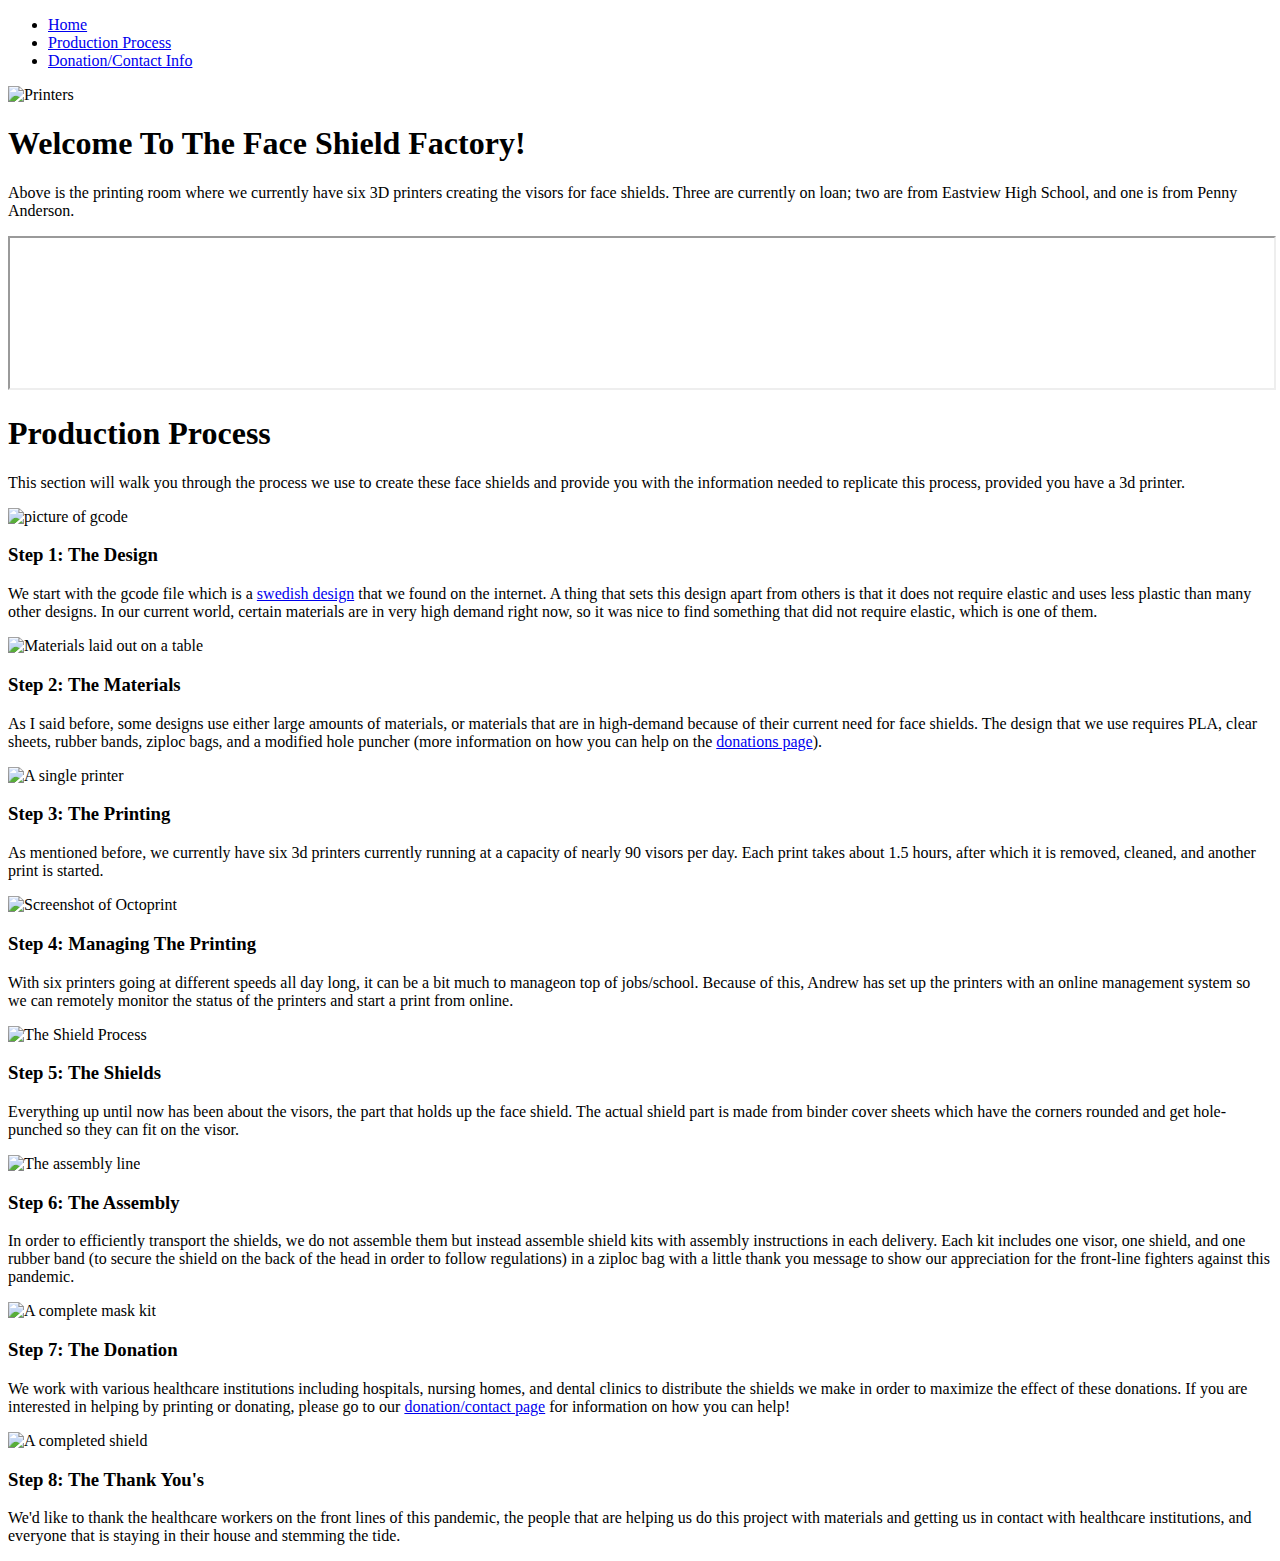
==== index.html @ f5e7f0a5 "Create index.html" ====
<!DOCTYPE html>
<html>
  <head>
    <link rel="stylesheet" href="style.css">
  </head>
  <body>
    
    <ul>
      <li><a href="index.html">Home</a></li>
      <li><a class="active" href="production.html">Production Process</a></li>
      <li><a href="donate.html">Donation/Contact Info</a></li>
    </ul>
  
    
    <img src="Media/Printers.jpg" alt="Printers" class="center" style="width:100%">
    <div class="textSection">  
      <h1>Welcome To The Face Shield Factory!</h1>
      <p>Above is the printing room where we currently have six 3D printers creating the visors for face shields. Three are currently on loan; two are from Eastview High School, and one is from Penny Anderson.</p>
    </div>
    <iframe width="100%" height="49.5%" class="center" src="https://www.youtube.com/embed/K2nBcuaEC4Y?autoplay=1" alt="timelapse of printer">
    </iframe>
    <div class="textSection">  
      <h1>Production Process</h1>
      <p>This section will walk you through the process we use to create these face shields and provide you with the information needed to replicate this process, provided you have a 3d printer.</p>
    </div>
    <img src="Media/gcode.PNG" alt="picture of gcode" class="center" >
    <div class="textSection"> 
      <h3>Step 1: The Design</h3>
      <p>We start with the gcode file which is a <a href="https://3dverkstan.se/3dvfaceshield-och-den-otroliga-kraften-inom-3d-branschen/">swedish design</a> that we found on the internet. A thing that sets this design apart from others is that it does not require elastic and uses less plastic than many other designs. In our current world, certain materials are in very high demand right now, so it was nice to find something that did not require elastic, which is one of them.</p>
    </div>
    <img src="Media/materials.jpg" alt="Materials laid out on a table" class="center" >
    <div class="textSection">
      <h3>Step 2: The Materials</h3>
      <p>As I said before, some designs use either large amounts of materials, or materials that are in high-demand because of their current need for face shields. The design that we use requires PLA, clear sheets, rubber bands, ziploc bags, and a modified hole puncher (more information on how you can help on the <a href="donate.html">donations page</a>).</p>
    </div>
    <img src="Media/SinglePrinter.jpg" alt="A single printer" class="center" >
    <div class="textSection">
      <h3>Step 3: The Printing</h3>
      <p>As mentioned before, we currently have six 3d printers currently running at a capacity of nearly 90 visors per day. Each print takes about 1.5 hours, after which it is removed, cleaned, and another print is started.</p>
    </div>
    <img src="Media/octofarm.PNG" alt="Screenshot of Octoprint" class="center" >
      <div class="textSection">
      <h3>Step 4: Managing The Printing</h3>
      <p>With six printers going at different speeds all day long, it can be a bit much to manageon top of jobs/school. Because of this, Andrew has set up the printers with an online management system so we can remotely monitor the status of the printers and start a print from online.</p>
    </div>
    <img src="Media/shieldProcess.jpg" alt="The Shield Process" class="center" >
    <div class="textSection">
      <h3>Step 5: The Shields</h3>
      <p>Everything up until now has been about the visors, the part that holds up the face shield. The actual shield part is made from binder cover sheets which have the corners rounded and get hole-punched so they can fit on the visor.</p>
    </div>
    <img src="Media/Assembly.JPG" alt="The assembly line" class="center" >
    <div class="textSection">
      <h3>Step 6: The Assembly</h3>
      <p>In order to efficiently transport the shields, we do not assemble them but instead assemble shield kits with assembly instructions in each delivery. Each kit includes one visor, one shield, and one rubber band (to secure the shield on the back of the head in order to follow regulations) in a ziploc bag with a little thank you message to show our appreciation for the front-line fighters against this pandemic.</p>
    </div>
    <img src="Media/completeKit.jpg" alt="A complete mask kit" class="center" >
    <div class="textSection">
      <h3>Step 7: The Donation</h3>
      <p>We work with various healthcare institutions including hospitals, nursing homes, and dental clinics to distribute the shields we make in order to maximize the effect of these donations. If you are interested in helping by printing or donating, please go to our <a href="donate.html">donation/contact page</a> for information on how you can help!</p>
    </div>
    <img src="Media/completeShield.jpg" alt="A completed shield" class="center" >
    <div class="textSection">
        <h3>Step 8: The Thank You's</h3>
        <p>We'd like to thank the healthcare workers on the front lines of this pandemic, the people that are helping us do this project with materials and getting us in contact with healthcare institutions, and everyone that is staying in their house and stemming the tide.</p>
      </div>
  </body>
  
</html>
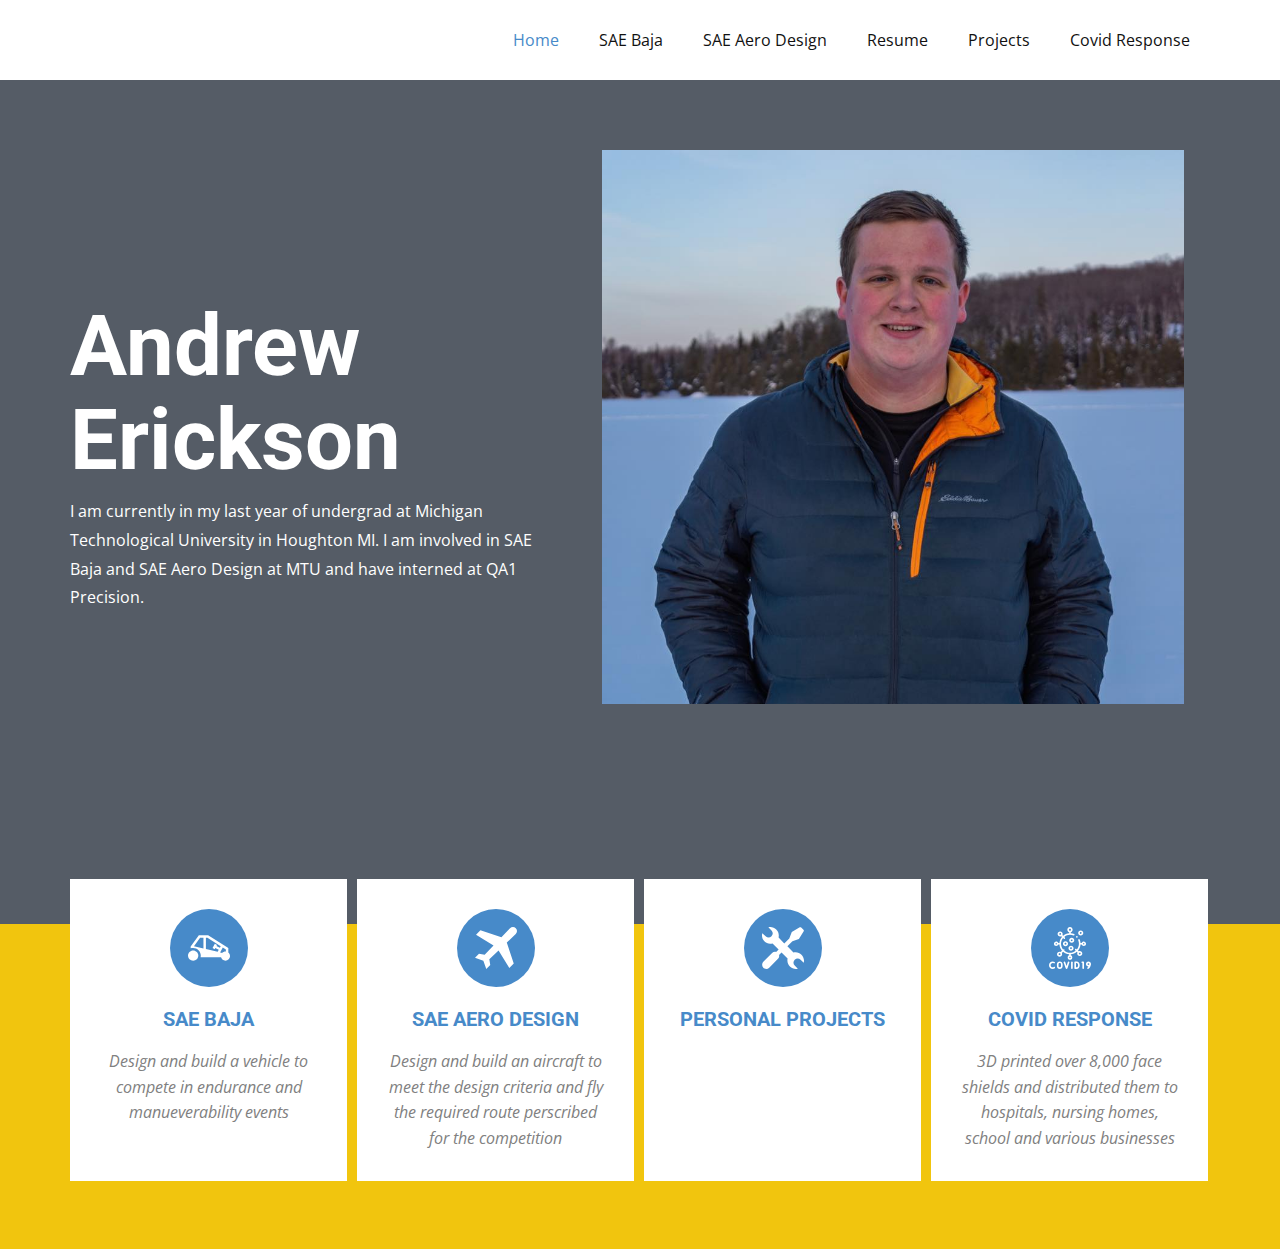
==== commit 99de9a37: "Update index.html" ====
--- a/index.html
+++ b/index.html
@@ -1,69 +1,128 @@
-
 <!DOCTYPE html>
-<html>
+<html style="font-size: 16px;">
   <head>
-    <link rel="stylesheet" href="style.css">
+    <meta name="viewport" content="width=device-width, initial-scale=1.0">
+    <meta charset="utf-8">
+    <meta name="keywords" content="Home Repair, &amp; Renovating, About Us, How Can We Help You?, Popular Services, Home Repair Services, About Us">
+    <meta name="description" content="">
+    <meta name="page_type" content="np-template-header-footer-from-plugin">
+    <title>Home</title>
+    <link rel="stylesheet" href="nicepage.css" media="screen">
+<link rel="stylesheet" href="Home.css" media="screen">
+    <script class="u-script" type="text/javascript" src="jquery.js" defer=""></script>
+    <script class="u-script" type="text/javascript" src="nicepage.js" defer=""></script>
+    <meta name="generator" content="Nicepage 3.3.7, nicepage.com">
+    <link id="u-theme-google-font" rel="stylesheet" href="https://fonts.googleapis.com/css?family=Roboto:100,100i,300,300i,400,400i,500,500i,700,700i,900,900i|Open+Sans:300,300i,400,400i,600,600i,700,700i,800,800i">
+    <link id="u-page-google-font" rel="stylesheet" href="https://fonts.googleapis.com/css?family=Oswald:200,300,400,500,600,700">
+    
+    
+    
+    <script type="application/ld+json">{
+		"@context": "http://schema.org",
+		"@type": "Organization",
+		"name": "",
+		"url": "index.html"
+}</script>
+    <meta property="og:title" content="Home">
+    <meta property="og:type" content="website">
+    <meta name="theme-color" content="#478ac9">
+    <link rel="canonical" href="index.html">
+    <meta property="og:url" content="index.html">
   </head>
-  <body>
+  <body data-home-page="Home.html" data-home-page-title="Home" class="u-body"><header class="u-clearfix u-header u-header" id="sec-a020"><div class="u-clearfix u-sheet u-sheet-1">
+        <nav class="u-menu u-menu-dropdown u-offcanvas u-menu-1">
+          <div class="menu-collapse" style="font-size: 1rem; letter-spacing: 0px;">
+            <a class="u-button-style u-custom-left-right-menu-spacing u-custom-padding-bottom u-custom-top-bottom-menu-spacing u-nav-link u-text-active-palette-1-base u-text-hover-palette-2-base" href="#">
+              <svg><use xmlns:xlink="http://www.w3.org/1999/xlink" xlink:href="#menu-hamburger"></use></svg>
+              <svg version="1.1" xmlns="http://www.w3.org/2000/svg" xmlns:xlink="http://www.w3.org/1999/xlink"><defs><symbol id="menu-hamburger" viewBox="0 0 16 16" style="width: 16px; height: 16px;"><rect y="1" width="16" height="2"></rect><rect y="7" width="16" height="2"></rect><rect y="13" width="16" height="2"></rect>
+</symbol>
+</defs></svg>
+            </a>
+          </div>
+          <div class="u-custom-menu u-nav-container">
+            <ul class="u-nav u-unstyled u-nav-1"><li class="u-nav-item"><a class="u-button-style u-nav-link u-text-active-palette-1-base u-text-hover-palette-2-base" href="Home.html" style="padding: 10px 20px;">Home</a>
+</li><li class="u-nav-item"><a class="u-button-style u-nav-link u-text-active-palette-1-base u-text-hover-palette-2-base" href="SAE-Baja.html" style="padding: 10px 20px;">SAE Baja</a>
+</li><li class="u-nav-item"><a class="u-button-style u-nav-link u-text-active-palette-1-base u-text-hover-palette-2-base" href="SAE-Aero-Design.html" style="padding: 10px 20px;">SAE Aero Design</a>
+</li><li class="u-nav-item"><a class="u-button-style u-nav-link u-text-active-palette-1-base u-text-hover-palette-2-base" href="Resume.html" style="padding: 10px 20px;">Resume</a>
+</li><li class="u-nav-item"><a class="u-button-style u-nav-link u-text-active-palette-1-base u-text-hover-palette-2-base" href="Projects.html" style="padding: 10px 20px;">Projects</a>
+</li><li class="u-nav-item"><a class="u-button-style u-nav-link u-text-active-palette-1-base u-text-hover-palette-2-base" href="Covid-Response.html" style="padding: 10px 20px;">Covid Response</a>
+</li></ul>
+          </div>
+          <div class="u-custom-menu u-nav-container-collapse">
+            <div class="u-black u-container-style u-inner-container-layout u-opacity u-opacity-95 u-sidenav">
+              <div class="u-sidenav-overflow">
+                <div class="u-menu-close"></div>
+                <ul class="u-align-center u-nav u-popupmenu-items u-unstyled u-nav-2"><li class="u-nav-item"><a class="u-button-style u-nav-link" href="Home.html" style="padding: 10px 20px;">Home</a>
+</li></ul>
+              </div>
+            </div>
+            <div class="u-black u-menu-overlay u-opacity u-opacity-70"></div>
+          </div>
+        </nav>
+      </div></header>
+    <section class="u-clearfix u-palette-5-dark-2 u-section-1" id="carousel_fd50">
+      <div class="u-clearfix u-sheet u-valign-top u-sheet-1">
+        <div class="u-clearfix u-expanded-width u-layout-wrap u-layout-wrap-1">
+          <div class="u-layout">
+            <div class="u-layout-row">
+              <div class="u-align-left u-container-style u-layout-cell u-right-cell u-size-28 u-layout-cell-1">
+                <div class="u-container-layout u-container-layout-1">
+                  <h1 class="u-custom-font u-heading-font u-text u-title u-text-1">Andrew Erickson</h1>
+                  <p class="u-text u-text-2">I am currently in my last year of undergrad at Michigan Technological University in Houghton MI. I am involved in SAE Baja and SAE Aero Design at MTU and have interned at QA1 Precision.</p>
+                </div>
+              </div>
+              <div class="u-align-left u-container-style u-layout-cell u-left-cell u-size-32 u-layout-cell-2">
+                <div class="u-container-layout u-container-layout-2">
+                  <img src="images/Headshot.jpg" alt="" class="u-image u-image-default u-image-1">
+                </div>
+              </div>
+            </div>
+          </div>
+        </div>
+      </div>
+    </section>
+    <section class="u-align-center u-clearfix u-palette-3-base u-section-2" id="carousel_cdab">
+      <div class="u-clearfix u-sheet u-sheet-1">
+        <div class="u-expanded-width u-list u-repeater u-list-1">
+          <div class="u-align-center u-container-style u-list-item u-repeater-item u-white u-list-item-1">
+            <div class="u-container-layout u-similar-container u-container-layout-1"><span class="u-icon u-icon-circle u-palette-1-base u-spacing-18 u-icon-1"><svg class="u-svg-link" preserveAspectRatio="xMidYMin slice" viewBox="0 0 512 512" style=""><use xmlns:xlink="http://www.w3.org/1999/xlink" xlink:href="#svg-ad5b"></use></svg><svg xmlns="http://www.w3.org/2000/svg" xmlns:xlink="http://www.w3.org/1999/xlink" version="1.1" xml:space="preserve" class="u-svg-content" viewBox="0 0 512 512" x="0px" y="0px" id="svg-ad5b" style="enable-background:new 0 0 512 512;"><g><g><path d="M62.789,284.97C28.167,284.97,0,313.137,0,347.758c0,34.622,28.167,62.789,62.789,62.789s62.789-28.167,62.789-62.789    C125.577,313.137,97.41,284.97,62.789,284.97z"></path>
+</g>
+</g><g><g><path d="M491.528,311.864v-55.125L245.45,101.453H132.157L32.394,237.652v22.436c9.527-3.313,19.754-5.119,30.395-5.119    c51.164,0,92.789,41.625,92.789,92.788c0,7.64-0.935,15.065-2.684,22.173H402.84c6.565,23.401,28.075,40.616,53.544,40.616    c30.667,0,55.616-24.949,55.616-55.616C512,337.584,504.013,322.071,491.528,311.864z M188.268,261.247L72.787,233.276    l74.583-101.823h40.898V261.247z M327.322,204.036l-28.224,52.6l26.435,14.184l7.19-13.4l41.928,21.199l-13.103,24.599    l-143.28-34.704v-137.06h18.509l161.858,102.14l-9.876,18.541l-41.847-21.158l6.845-12.756L327.322,204.036z M461.528,299.562    c-1.695-0.156-3.409-0.247-5.145-0.247c-15.754,0-29.988,6.595-40.117,17.156l-24.614-5.962l32.421-60.863l37.455,23.635V299.562z    "></path>
+</g>
+</g></svg></span>
+              <h5 class="u-text u-text-palette-1-base u-text-1">SAE Baja</h5>
+              <p class="u-text u-text-grey-50 u-text-2">Design and build a vehicle to compete in endurance and manueverability events</p>
+            </div>
+          </div>
+          <div class="u-align-center u-container-style u-list-item u-repeater-item u-video-cover u-white u-list-item-2">
+            <div class="u-container-layout u-similar-container u-container-layout-2"><span class="u-icon u-icon-circle u-palette-1-base u-spacing-18 u-icon-2"><svg class="u-svg-link" preserveAspectRatio="xMidYMin slice" viewBox="0 0 512 512" style=""><use xmlns:xlink="http://www.w3.org/1999/xlink" xlink:href="#svg-aa2e"></use></svg><svg xmlns="http://www.w3.org/2000/svg" xmlns:xlink="http://www.w3.org/1999/xlink" version="1.1" xml:space="preserve" class="u-svg-content" viewBox="0 0 512 512" x="0px" y="0px" id="svg-aa2e" style="enable-background:new 0 0 512 512;"><g><g><path d="M497.535,14.465c-19.569-19.568-51.395-19.241-70.557,0.726L322.092,124.488L66.131,39.781L12.4,93.513l213.352,131.365    L117.796,337.372l-69.231-11.366L0,374.571l101.78,35.649L137.429,512l48.565-48.565l-11.366-69.231l112.494-107.955    L418.487,499.6l53.732-53.732l-84.706-255.961L496.808,85.022C516.776,65.86,517.103,34.034,497.535,14.465z"></path>
+</g>
+</g></svg></span>
+              <h5 class="u-text u-text-palette-1-base u-text-3">SAE aero design</h5>
+              <p class="u-text u-text-grey-50 u-text-4">Design and build an aircraft to meet the design criteria and fly the required route perscribed for the competition</p>
+            </div>
+          </div>
+          <div class="u-align-center u-container-style u-list-item u-repeater-item u-video-cover u-white u-list-item-3">
+            <div class="u-container-layout u-similar-container u-container-layout-3"><span class="u-icon u-icon-circle u-palette-1-base u-spacing-18 u-icon-3"><svg class="u-svg-link" preserveAspectRatio="xMidYMin slice" viewBox="0 0 514.135 514.135" style=""><use xmlns:xlink="http://www.w3.org/1999/xlink" xlink:href="#svg-e51d"></use></svg><svg xmlns="http://www.w3.org/2000/svg" xmlns:xlink="http://www.w3.org/1999/xlink" version="1.1" xml:space="preserve" class="u-svg-content" viewBox="0 0 514.135 514.135" x="0px" y="0px" id="svg-e51d" style="enable-background:new 0 0 514.135 514.135;"><g><g><path d="M410.684,308.268c-10.24,0-17.92,2.56-25.6,2.56l-74.24-74.24l61.44-61.44l79.36-28.16l58.88-94.72    c2.56-5.12,2.56-12.8,0-15.36l-30.72-30.72c-5.12-5.12-12.8-5.12-17.92-2.56l-97.28,56.32l-30.72,81.92l-61.44,61.44l-69.12-74.24    c0-7.68,2.56-15.36,2.56-25.6c0-66.56-64-115.2-128-99.84l38.4,38.4c20.48,20.48,20.48,51.2,0,71.68    c-20.48,20.48-51.2,20.48-71.68,0l-40.96-35.84c-20.48,74.24,48.64,145.92,125.44,122.88l74.24,74.24l-30.72,30.72    c-17.92-5.12-35.84,0-48.64,12.8l-104.96,104.96c-20.48,20.48-23.04,51.2-5.12,71.68c20.48,23.04,53.76,23.04,74.24,2.56    l107.52-107.52c12.8-12.8,17.92-33.28,12.8-48.64l30.72-30.72l74.24,74.24c-2.56,7.68-2.56,17.92-2.56,25.6    c0,66.56,64,115.2,128,99.84l-38.4-38.4c-20.48-20.48-20.48-51.2,0-71.68c20.48-20.48,51.2-20.48,71.68,0l38.4,38.4    C528.444,372.268,477.244,308.268,410.684,308.268z"></path>
+</g>
+</g></svg></span>
+              <h5 class="u-text u-text-palette-1-base u-text-5">Personal projects</h5>
+              <p class="u-text u-text-grey-50 u-text-6">  </p>
+            </div>
+          </div>
+          <div class="u-align-center u-container-style u-list-item u-repeater-item u-video-cover u-white u-list-item-4">
+            <div class="u-container-layout u-similar-container u-container-layout-4"><span class="u-icon u-icon-circle u-palette-1-base u-spacing-18 u-icon-4"><svg class="u-svg-link" preserveAspectRatio="xMidYMin slice" viewBox="0 0 512.019 512.019" style=""><use xmlns:xlink="http://www.w3.org/1999/xlink" xlink:href="#svg-319b"></use></svg><svg xmlns="http://www.w3.org/2000/svg" xmlns:xlink="http://www.w3.org/1999/xlink" version="1.1" xml:space="preserve" class="u-svg-content" viewBox="0 0 512.019 512.019" id="svg-319b"><g id="XMLID_629_"><g id="XMLID_624_"><path id="XMLID_626_" d="m279.132 420.01c-5.523 0-10 4.478-10 10v72c0 5.523 4.477 10 10 10s10-4.478 10-10v-72c0-5.523-4.477-10-10-10z"></path><path id="XMLID_1032_" d="m58.031 487.455c-3.332 3.022-7.599 4.555-12.682 4.555-13.977 0-25.349-11.663-25.349-26s11.372-26 25.349-26c4.431 0 8.787 1.187 12.598 3.432 4.757 2.801 10.889 1.218 13.692-3.541 2.803-4.758 1.218-10.888-3.541-13.691-6.885-4.056-14.751-6.199-22.749-6.199-25.005-.001-45.349 20.634-45.349 45.999 0 25.364 20.344 46 45.349 46 10.062 0 19.094-3.369 26.12-9.742 4.091-3.711 4.398-10.035.688-14.125-3.711-4.091-10.035-4.4-14.126-.688z"></path><path id="XMLID_1033_" d="m242.285 420.651c-5.241-1.741-10.901 1.096-12.643 6.338l-15.731 47.354-16.527-47.613c-1.812-5.217-7.509-7.981-12.727-6.168-5.217 1.812-7.979 7.509-6.168 12.727l24.641 70.985c1.645 4.636 6.041 7.735 10.954 7.735h.077c4.944-.033 9.336-3.199 10.952-7.949l23.509-70.767c1.741-5.24-1.096-10.9-6.337-12.642z"></path><path id="XMLID_1036_" d="m131.211 420.085c-19.152 0-34.734 15.581-34.734 34.733v22.458c0 19.152 15.582 34.733 34.734 34.733s34.733-15.581 34.733-34.733v-22.458c.001-19.152-15.581-34.733-34.733-34.733zm14.734 57.191c0 8.124-6.609 14.733-14.733 14.733s-14.734-6.609-14.734-14.733v-22.458c0-8.124 6.609-14.733 14.734-14.733 8.124 0 14.733 6.609 14.733 14.733z"></path><path id="XMLID_1037_" d="m417.048 420.01h-12.64c-5.523 0-10 4.478-10 10 0 5.523 4.477 10 10 10h2.64v62c0 5.523 4.477 10 10 10s10-4.478 10-10v-72c0-5.523-4.477-10-10-10z"></path><path id="XMLID_1040_" d="m512.019 451.42c0-16.995-13.826-30.821-30.821-30.821-16.994 0-30.82 13.826-30.82 30.821 0 16.83 13.562 30.544 30.331 30.808-5.26 7.479-10.367 11.474-10.538 11.605-4.396 3.305-5.302 9.544-2.016 13.962 1.963 2.639 4.978 4.033 8.032 4.033 2.075 0 4.167-.644 5.96-1.978 1.035-.77 25.237-19.148 29.487-53.577.251-1.581.385-3.202.385-4.853zm-41.641 0c0-5.967 4.854-10.821 10.82-10.821 5.967 0 10.821 4.854 10.821 10.821s-4.854 10.82-10.821 10.82c-5.966 0-10.82-4.853-10.82-10.82z"></path><path id="XMLID_1043_" d="m423.272 176.435c-11.976 0-22.22 7.532-26.26 18.105h-12.496c-1.083-14.226-4.485-28.03-10.155-41.155-2.191-5.07-8.077-7.405-13.146-5.214-5.07 2.19-7.404 8.076-5.214 13.146 5.902 13.663 8.895 28.205 8.895 43.224 0 26.485-9.49 50.793-25.244 69.711l-6.297-6.297c-3.905-3.903-10.237-3.904-14.142 0-3.905 3.905-3.906 10.237-.001 14.142l6.297 6.297c-18.918 15.754-43.226 25.244-69.711 25.244s-50.794-9.49-69.711-25.244l.978-.978c3.905-3.905 3.905-10.237 0-14.143-3.905-3.904-10.237-3.904-14.143 0l-.978.978c-15.754-18.918-25.244-43.226-25.244-69.711s9.49-50.793 25.244-69.711l8.226 8.226c1.953 1.953 4.512 2.929 7.071 2.929s5.119-.976 7.071-2.929c3.905-3.905 3.905-10.237 0-14.143l-8.226-8.226c18.918-15.754 43.226-25.244 69.711-25.244 14.865 0 29.27 2.934 42.814 8.719 5.081 2.17 10.955-.19 13.124-5.268 2.17-5.079-.189-10.955-5.268-13.124-12.982-5.545-26.623-8.876-40.671-9.946v-12.228c13.087-4.231 22.58-16.527 22.58-31.005 0-17.965-14.616-32.581-32.58-32.581-17.965 0-32.581 14.616-32.581 32.581 0 14.477 9.494 26.773 22.581 31.005v12.232c-28.091 2.162-53.689 13.358-73.895 30.675l-7.959-7.959c2.056-4.152 3.218-8.823 3.218-13.762 0-17.161-13.961-31.123-31.123-31.123-17.161 0-31.123 13.962-31.123 31.123s13.962 31.123 31.123 31.123c4.939 0 9.61-1.162 13.762-3.218l7.959 7.959c-17.317 20.206-28.513 45.804-30.675 73.895h-12.501c-4.04-10.573-14.284-18.105-26.26-18.105-15.498 0-28.105 12.608-28.105 28.105s12.608 28.105 28.105 28.105c11.976 0 22.22-7.532 26.26-18.105h12.5c2.162 28.091 13.359 53.689 30.676 73.895l-15.207 15.207c-4.152-2.056-8.823-3.218-13.762-3.218-17.161 0-31.123 13.961-31.123 31.122s13.962 31.123 31.123 31.123 31.123-13.962 31.123-31.123c0-4.939-1.162-9.61-3.218-13.762l15.207-15.207c20.207 17.317 45.804 28.513 73.895 30.675v12.501c-10.574 4.04-18.105 14.285-18.105 26.26 0 15.497 12.608 28.105 28.105 28.105s28.105-12.608 28.105-28.105c0-11.976-7.532-22.22-18.105-26.26v-12.501c28.091-2.162 53.688-13.359 73.895-30.675l7.297 7.298c-2.056 4.152-3.218 8.823-3.218 13.762 0 17.161 13.962 31.123 31.123 31.123s31.123-13.962 31.123-31.123-13.961-31.122-31.123-31.122c-4.939 0-9.61 1.162-13.762 3.218l-7.298-7.298c17.317-20.206 28.513-45.804 30.675-73.895h12.5c4.04 10.574 14.284 18.105 26.261 18.105 15.497 0 28.105-12.608 28.105-28.105.002-15.498-12.605-28.105-28.102-28.105zm-167.474-156.425c6.937 0 12.58 5.644 12.58 12.581s-5.643 12.581-12.58 12.581-12.581-5.644-12.581-12.581 5.644-12.581 12.581-12.581zm-119.759 75.894c-6.133 0-11.123-4.99-11.123-11.123s4.99-11.123 11.123-11.123 11.123 4.99 11.123 11.123-4.99 11.123-11.123 11.123zm-47.715 116.741c-4.469 0-8.105-3.636-8.105-8.105s3.636-8.105 8.105-8.105 8.105 3.636 8.105 8.105-3.635 8.105-8.105 8.105zm40.468 130.024c-6.133 0-11.123-4.99-11.123-11.123s4.99-11.122 11.123-11.122 11.123 4.989 11.123 11.122c-.001 6.133-4.991 11.123-11.123 11.123zm127.006 37.45c-4.469 0-8.105-3.636-8.105-8.105s3.636-8.105 8.105-8.105 8.105 3.636 8.105 8.105-3.636 8.105-8.105 8.105zm119.097-67.604c6.133 0 11.123 4.989 11.123 11.122s-4.99 11.123-11.123 11.123-11.123-4.99-11.123-11.123 4.99-11.122 11.123-11.122zm48.377-99.87c-4.469 0-8.106-3.636-8.106-8.105s3.636-8.105 8.106-8.105c4.469 0 8.105 3.636 8.105 8.105-.001 4.469-3.636 8.105-8.105 8.105z"></path><path id="XMLID_1052_" d="m169.994 204.54c0 17.161 13.962 31.123 31.123 31.123s31.123-13.962 31.123-31.123-13.962-31.123-31.123-31.123-31.123 13.961-31.123 31.123zm42.245 0c0 6.133-4.99 11.123-11.123 11.123s-11.123-4.99-11.123-11.123 4.99-11.123 11.123-11.123 11.123 4.99 11.123 11.123z"></path><path id="XMLID_1055_" d="m277.047 131.171c-17.161 0-31.123 13.961-31.123 31.123 0 17.161 13.961 31.123 31.123 31.123 17.161 0 31.123-13.962 31.123-31.123s-13.962-31.123-31.123-31.123zm0 42.246c-6.133 0-11.123-4.99-11.123-11.123s4.99-11.123 11.123-11.123 11.123 4.99 11.123 11.123-4.989 11.123-11.123 11.123z"></path><path id="XMLID_1058_" d="m268.406 228.098c-17.161 0-31.123 13.961-31.123 31.122s13.962 31.123 31.123 31.123 31.122-13.962 31.122-31.123c0-17.16-13.961-31.122-31.122-31.122zm0 42.246c-6.133 0-11.123-4.99-11.123-11.123s4.99-11.122 11.123-11.122 11.122 4.99 11.122 11.122c0 6.133-4.989 11.123-11.122 11.123z"></path><path id="XMLID_1061_" d="m386.757 104.703c17.161 0 31.123-13.961 31.123-31.123s-13.962-31.123-31.123-31.123-31.122 13.962-31.122 31.123 13.961 31.123 31.122 31.123zm0-42.245c6.133 0 11.123 4.99 11.123 11.123s-4.99 11.123-11.123 11.123-11.122-4.99-11.122-11.123c-.001-6.134 4.989-11.123 11.122-11.123z"></path><path id="XMLID_1062_" d="m339.84 130.16c2.63 0 5.21-1.07 7.07-2.93s2.93-4.44 2.93-7.08c0-2.63-1.07-5.21-2.93-7.07s-4.44-2.93-7.07-2.93-5.21 1.07-7.07 2.93-2.93 4.44-2.93 7.07c0 2.64 1.07 5.22 2.93 7.08 1.86 1.859 4.44 2.93 7.07 2.93z"></path><path id="XMLID_1065_" d="m335.332 420.01h-16.2c-2.655 0-5.202 1.057-7.078 2.936-1.876 1.88-2.927 4.428-2.922 7.083v72.017c.01 2.655 1.221 5.197 3.106 7.066 1.873 1.857 4.404 2.898 7.04 2.898h.052c.445-.003 10.964-.059 16.773-.16 22.195-.388 38.304-19.667 38.304-45.84.001-27.514-15.702-46-39.075-46zm.422 71.844c-1.823.031-4.165.059-6.51.082-.027-8.445-.079-43.13-.094-51.926h6.182c17.7 0 19.076 19.9 19.076 26 0 12.701-5.768 25.618-18.654 25.844z"></path>
+</g>
+</g></svg></span>
+              <h5 class="u-text u-text-palette-1-base u-text-7">covid response</h5>
+              <p class="u-text u-text-grey-50 u-text-8">3D printed over 8,000 face shields and distributed them to hospitals, nursing homes, school and various businesses</p>
+            </div>
+          </div>
+        </div>
+      </div>
+    </section>
     
-    <ul>
-      <li><a href="index.html">Home</a></li>
-      <li><a class="active" href="production.html">Production Process</a></li>
-      <li><a href="donate.html">Donation/Contact Info</a></li>
-    </ul>
-  
     
-    <img src="Media/Printers.jpg" alt="Printers" class="center" style="width:100%">
-    <div class="textSection">  
-      <h1>Welcome To The Face Shield Factory!</h1>
-      <p>Above is the printing room where we currently have six 3D printers creating the visors for face shields. Three are currently on loan; two are from Eastview High School, and one is from Penny Anderson.</p>
-    </div>
-    <iframe width="100%" height="49.5%" class="center" src="https://www.youtube.com/embed/K2nBcuaEC4Y?autoplay=1" alt="timelapse of printer">
-    </iframe>
-    <div class="textSection">  
-      <h1>Production Process</h1>
-      <p>This section will walk you through the process we use to create these face shields and provide you with the information needed to replicate this process, provided you have a 3d printer.</p>
-    </div>
-    <img src="Media/gcode.PNG" alt="picture of gcode" class="center" >
-    <div class="textSection"> 
-      <h3>Step 1: The Design</h3>
-      <p>We start with the gcode file which is a <a href="https://3dverkstan.se/3dvfaceshield-och-den-otroliga-kraften-inom-3d-branschen/">swedish design</a> that we found on the internet. A thing that sets this design apart from others is that it does not require elastic and uses less plastic than many other designs. In our current world, certain materials are in very high demand right now, so it was nice to find something that did not require elastic, which is one of them.</p>
-    </div>
-    <img src="Media/materials.jpg" alt="Materials laid out on a table" class="center" >
-    <div class="textSection">
-      <h3>Step 2: The Materials</h3>
-      <p>As I said before, some designs use either large amounts of materials, or materials that are in high-demand because of their current need for face shields. The design that we use requires PLA, clear sheets, rubber bands, ziploc bags, and a modified hole puncher (more information on how you can help on the <a href="donate.html">donations page</a>).</p>
-    </div>
-    <img src="Media/SinglePrinter.jpg" alt="A single printer" class="center" >
-    <div class="textSection">
-      <h3>Step 3: The Printing</h3>
-      <p>As mentioned before, we currently have six 3d printers currently running at a capacity of nearly 90 visors per day. Each print takes about 1.5 hours, after which it is removed, cleaned, and another print is started.</p>
-    </div>
-    <img src="Media/octofarm.PNG" alt="Screenshot of Octoprint" class="center" >
-      <div class="textSection">
-      <h3>Step 4: Managing The Printing</h3>
-      <p>With six printers going at different speeds all day long, it can be a bit much to manageon top of jobs/school. Because of this, Andrew has set up the printers with an online management system so we can remotely monitor the status of the printers and start a print from online.</p>
-    </div>
-    <img src="Media/shieldProcess.jpg" alt="The Shield Process" class="center" >
-    <div class="textSection">
-      <h3>Step 5: The Shields</h3>
-      <p>Everything up until now has been about the visors, the part that holds up the face shield. The actual shield part is made from binder cover sheets which have the corners rounded and get hole-punched so they can fit on the visor.</p>
-    </div>
-    <img src="Media/Assembly.JPG" alt="The assembly line" class="center" >
-    <div class="textSection">
-      <h3>Step 6: The Assembly</h3>
-      <p>In order to efficiently transport the shields, we do not assemble them but instead assemble shield kits with assembly instructions in each delivery. Each kit includes one visor, one shield, and one rubber band (to secure the shield on the back of the head in order to follow regulations) in a ziploc bag with a little thank you message to show our appreciation for the front-line fighters against this pandemic.</p>
-    </div>
-    <img src="Media/completeKit.jpg" alt="A complete mask kit" class="center" >
-    <div class="textSection">
-      <h3>Step 7: The Donation</h3>
-      <p>We work with various healthcare institutions including hospitals, nursing homes, and dental clinics to distribute the shields we make in order to maximize the effect of these donations. If you are interested in helping by printing or donating, please go to our <a href="donate.html">donation/contact page</a> for information on how you can help!</p>
-    </div>
-    <img src="Media/completeShield.jpg" alt="A completed shield" class="center" >
-    <div class="textSection">
-        <h3>Step 8: The Thank You's</h3>
-        <p>We'd like to thank the healthcare workers on the front lines of this pandemic, the people that are helping us do this project with materials and getting us in contact with healthcare institutions, and everyone that is staying in their house and stemming the tide.</p>
-      </div>
+   
   </body>
-  
 </html>